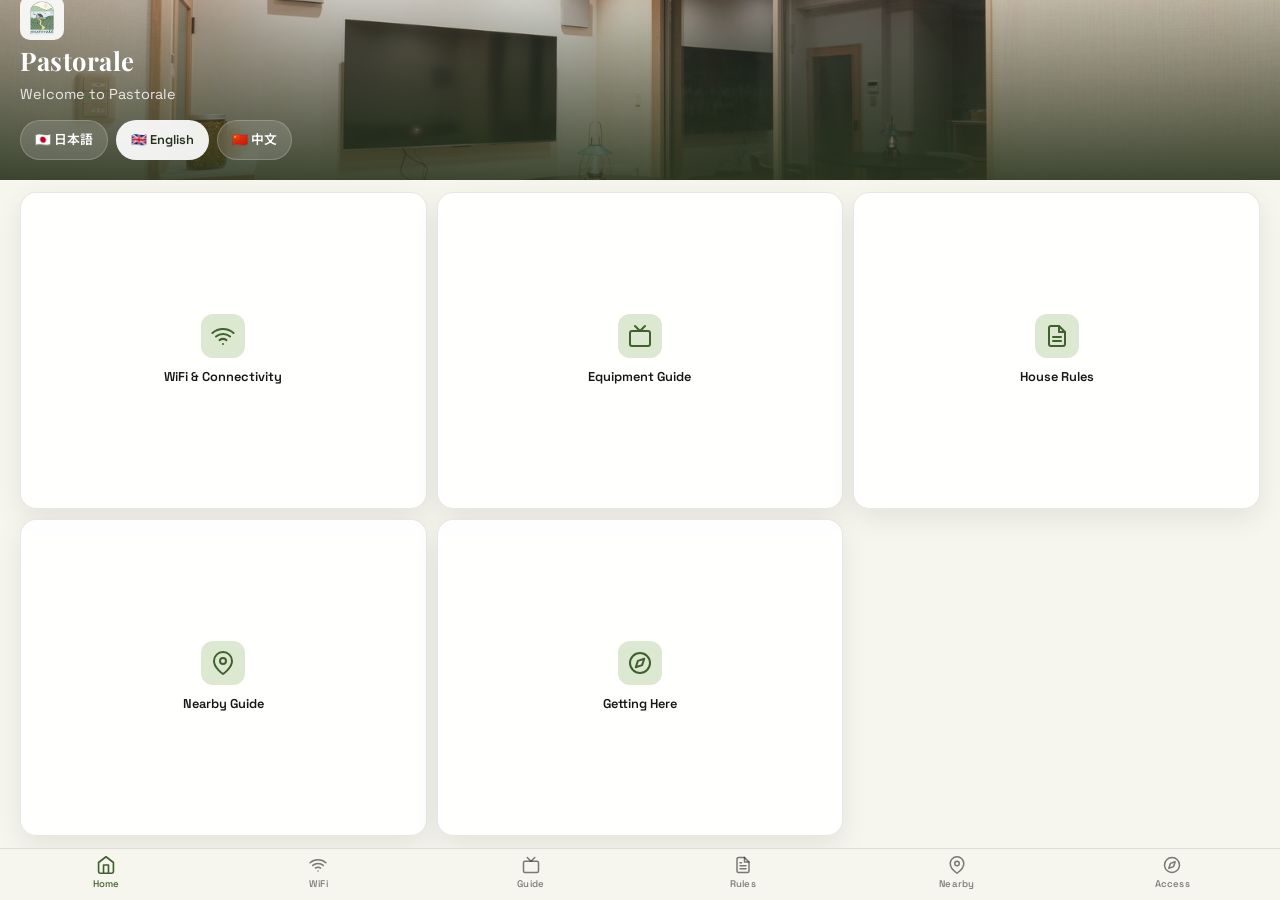
==== guide/index.html @ ba65c571 "Switch SW to Network First, add cache-busting query params" ====
<!DOCTYPE html>
<html lang="ja">
<head>
  <meta charset="UTF-8">
  <meta name="viewport" content="width=device-width, initial-scale=1.0, maximum-scale=1.0, user-scalable=no">
  <title>Pastorale Guest Guide</title>
  <meta name="description" content="Pastorale 貸別荘ゲストガイド — WiFi、設備案内、近隣情報">
  <!-- Android Chrome PWA -->
  <meta name="mobile-web-app-capable" content="yes">
  <!-- iOS fallback -->
  <meta name="apple-mobile-web-app-capable" content="yes">
  <meta name="apple-mobile-web-app-status-bar-style" content="black-translucent">
  <meta name="apple-mobile-web-app-title" content="Pastorale Guide">
  <meta name="theme-color" content="#24311c">

  <link rel="manifest" href="manifest.json">
  <link rel="icon" href="../images/%E3%83%AD%E3%82%B4%20(1).png" type="image/png">
  <link rel="apple-touch-icon" href="icons/icon-192.png">

  <link rel="preconnect" href="https://fonts.googleapis.com">
  <link rel="preconnect" href="https://fonts.gstatic.com" crossorigin>
  <link href="https://fonts.googleapis.com/css2?family=Playfair+Display:wght@600;700&family=Space+Grotesk:wght@400;500;600;700&family=Noto+Sans+JP:wght@400;500;700&display=swap" rel="stylesheet">
  <link rel="stylesheet" href="styles.css?v=9">
</head>

<body>
  <!-- ── タブナビゲーション ── -->
  <nav class="tab-nav" id="tabNav">
    <button class="tab-nav__btn active" data-section="home" aria-label="ホーム">
      <svg width="24" height="24" viewBox="0 0 24 24" fill="none" stroke="currentColor" stroke-width="2" stroke-linecap="round" stroke-linejoin="round"><path d="M3 9l9-7 9 7v11a2 2 0 0 1-2 2H5a2 2 0 0 1-2-2z"/><polyline points="9 22 9 12 15 12 15 22"/></svg>
      <span data-i18n="nav.home">ホーム</span>
    </button>
    <button class="tab-nav__btn" data-section="wifi" aria-label="WiFi">
      <svg width="24" height="24" viewBox="0 0 24 24" fill="none" stroke="currentColor" stroke-width="2" stroke-linecap="round" stroke-linejoin="round"><path d="M5 12.55a11 11 0 0 1 14.08 0"/><path d="M1.42 9a16 16 0 0 1 21.16 0"/><path d="M8.53 16.11a6 6 0 0 1 6.95 0"/><line x1="12" y1="20" x2="12.01" y2="20"/></svg>
      <span data-i18n="nav.wifi">WiFi</span>
    </button>
    <button class="tab-nav__btn" data-section="equipment" aria-label="設備ガイド">
      <svg width="24" height="24" viewBox="0 0 24 24" fill="none" stroke="currentColor" stroke-width="2" stroke-linecap="round" stroke-linejoin="round"><rect x="2" y="7" width="20" height="15" rx="2" ry="2"/><polyline points="17 2 12 7 7 2"/></svg>
      <span data-i18n="nav.equipment">設備</span>
    </button>
    <button class="tab-nav__btn" data-section="rules" aria-label="ハウスルール">
      <svg width="24" height="24" viewBox="0 0 24 24" fill="none" stroke="currentColor" stroke-width="2" stroke-linecap="round" stroke-linejoin="round"><path d="M14 2H6a2 2 0 0 0-2 2v16a2 2 0 0 0 2 2h12a2 2 0 0 0 2-2V8z"/><polyline points="14 2 14 8 20 8"/><line x1="16" y1="13" x2="8" y2="13"/><line x1="16" y1="17" x2="8" y2="17"/><polyline points="10 9 9 9 8 9"/></svg>
      <span data-i18n="nav.rules">ルール</span>
    </button>
    <button class="tab-nav__btn" data-section="nearby" aria-label="近隣ガイド">
      <svg width="24" height="24" viewBox="0 0 24 24" fill="none" stroke="currentColor" stroke-width="2" stroke-linecap="round" stroke-linejoin="round"><path d="M21 10c0 7-9 13-9 13s-9-6-9-13a9 9 0 0 1 18 0z"/><circle cx="12" cy="10" r="3"/></svg>
      <span data-i18n="nav.nearby">周辺</span>
    </button>
    <button class="tab-nav__btn" data-section="access" aria-label="交通アクセス">
      <svg width="24" height="24" viewBox="0 0 24 24" fill="none" stroke="currentColor" stroke-width="2" stroke-linecap="round" stroke-linejoin="round"><circle cx="12" cy="12" r="10"/><polygon points="16.24 7.76 14.12 14.12 7.76 16.24 9.88 9.88 16.24 7.76"/></svg>
      <span data-i18n="nav.access">アクセス</span>
    </button>
  </nav>

  <!-- ── メインコンテンツ ── -->
  <main class="main">

    <!-- ====== ホーム ====== -->
    <section class="section active" id="home">
      <div class="home-hero" style="background-image: url('../images/interior-evening.jpg')">
        <div class="home-hero__overlay">
          <img class="home-hero__logo" src="../images/%E3%83%AD%E3%82%B4%20(1).png" alt="Pastorale" width="80" height="80">
          <h1 class="home-hero__title">Pastorale</h1>
          <p class="home-hero__subtitle" data-i18n="home.welcome">ようこそ Pastorale へ</p>
          <div class="lang-switch">
            <button class="lang-btn active" data-lang="ja">🇯🇵 日本語</button>
            <button class="lang-btn" data-lang="en">🇬🇧 English</button>
            <button class="lang-btn" data-lang="zh">🇨🇳 中文</button>
          </div>
        </div>
      </div>
      <div class="home-grid">
        <button class="home-card" data-goto="wifi">
          <div class="home-card__icon">
            <svg width="32" height="32" viewBox="0 0 24 24" fill="none" stroke="currentColor" stroke-width="2" stroke-linecap="round" stroke-linejoin="round"><path d="M5 12.55a11 11 0 0 1 14.08 0"/><path d="M1.42 9a16 16 0 0 1 21.16 0"/><path d="M8.53 16.11a6 6 0 0 1 6.95 0"/><line x1="12" y1="20" x2="12.01" y2="20"/></svg>
          </div>
          <span class="home-card__label" data-i18n="home.card.wifi">WiFi・接続情報</span>
        </button>
        <button class="home-card" data-goto="equipment">
          <div class="home-card__icon">
            <svg width="32" height="32" viewBox="0 0 24 24" fill="none" stroke="currentColor" stroke-width="2" stroke-linecap="round" stroke-linejoin="round"><rect x="2" y="7" width="20" height="15" rx="2" ry="2"/><polyline points="17 2 12 7 7 2"/></svg>
          </div>
          <span class="home-card__label" data-i18n="home.card.equipment">設備の使い方</span>
        </button>
        <button class="home-card" data-goto="rules">
          <div class="home-card__icon">
            <svg width="32" height="32" viewBox="0 0 24 24" fill="none" stroke="currentColor" stroke-width="2" stroke-linecap="round" stroke-linejoin="round"><path d="M14 2H6a2 2 0 0 0-2 2v16a2 2 0 0 0 2 2h12a2 2 0 0 0 2-2V8z"/><polyline points="14 2 14 8 20 8"/><line x1="16" y1="13" x2="8" y2="13"/><line x1="16" y1="17" x2="8" y2="17"/></svg>
          </div>
          <span class="home-card__label" data-i18n="home.card.rules">ハウスルール</span>
        </button>
        <button class="home-card" data-goto="nearby">
          <div class="home-card__icon">
            <svg width="32" height="32" viewBox="0 0 24 24" fill="none" stroke="currentColor" stroke-width="2" stroke-linecap="round" stroke-linejoin="round"><path d="M21 10c0 7-9 13-9 13s-9-6-9-13a9 9 0 0 1 18 0z"/><circle cx="12" cy="10" r="3"/></svg>
          </div>
          <span class="home-card__label" data-i18n="home.card.nearby">近隣ガイド</span>
        </button>
        <button class="home-card" data-goto="access">
          <div class="home-card__icon">
            <svg width="32" height="32" viewBox="0 0 24 24" fill="none" stroke="currentColor" stroke-width="2" stroke-linecap="round" stroke-linejoin="round"><circle cx="12" cy="12" r="10"/><polygon points="16.24 7.76 14.12 14.12 7.76 16.24 9.88 9.88 16.24 7.76"/></svg>
          </div>
          <span class="home-card__label" data-i18n="home.card.access">交通アクセス</span>
        </button>
      </div>
    </section>

    <!-- ====== WiFi・接続情報 ====== -->
    <section class="section" id="wifi">
      <div class="section__header">
        <h2 data-i18n="wifi.title">WiFi・接続情報</h2>
      </div>
      <div class="content-wrap">
        <p class="wifi-scan-hint" data-i18n="wifi.qr.hint">カメラでQRコードを読み取ると自動接続できます</p>

        <div class="wifi-bands">
          <!-- 5GHz (recommended) -->
          <div class="info-card info-card--accent wifi-band-card">
            <div class="wifi-band-card__badge wifi-band-card__badge--recommended" data-i18n="wifi.5ghz.badge">おすすめ</div>
            <h3>5GHz</h3>
            <p class="wifi-band-card__desc" data-i18n="wifi.5ghz.desc">高速・動画視聴に最適</p>
            <div class="wifi-detail">
              <div class="wifi-detail__row">
                <span class="wifi-detail__label">SSID</span>
                <div class="wifi-detail__value-wrap">
                  <span class="wifi-detail__value" id="wifi5gSSID">Pastorale_5GHz</span>
                  <button class="copy-btn" data-copy="wifi5gSSID" aria-label="5GHz SSIDをコピー">
                    <svg width="18" height="18" viewBox="0 0 24 24" fill="none" stroke="currentColor" stroke-width="2"><rect x="9" y="9" width="13" height="13" rx="2" ry="2"/><path d="M5 15H4a2 2 0 0 1-2-2V4a2 2 0 0 1 2-2h9a2 2 0 0 1 2 2v1"/></svg>
                  </button>
                </div>
              </div>
              <div class="wifi-detail__row">
                <span class="wifi-detail__label" data-i18n="wifi.password">パスワード</span>
                <div class="wifi-detail__value-wrap">
                  <span class="wifi-detail__value" id="wifi5gPassword">pastorale54208</span>
                  <button class="copy-btn" data-copy="wifi5gPassword" aria-label="5GHz パスワードをコピー">
                    <svg width="18" height="18" viewBox="0 0 24 24" fill="none" stroke="currentColor" stroke-width="2"><rect x="9" y="9" width="13" height="13" rx="2" ry="2"/><path d="M5 15H4a2 2 0 0 1-2-2V4a2 2 0 0 1 2-2h9a2 2 0 0 1 2 2v1"/></svg>
                  </button>
                </div>
              </div>
            </div>
            <div class="wifi-qr">
              <img src="../images/Pastorale_5GHz.png" alt="5GHz WiFi QRコード" width="150" height="150">
            </div>
          </div>

          <!-- 2.4GHz -->
          <div class="info-card wifi-band-card">
            <h3>2.4GHz</h3>
            <p class="wifi-band-card__desc" data-i18n="wifi.24ghz.desc">安定接続・広範囲</p>
            <div class="wifi-detail">
              <div class="wifi-detail__row">
                <span class="wifi-detail__label">SSID</span>
                <div class="wifi-detail__value-wrap">
                  <span class="wifi-detail__value" id="wifi24gSSID">Pastorale_2.4GHz</span>
                  <button class="copy-btn" data-copy="wifi24gSSID" aria-label="2.4GHz SSIDをコピー">
                    <svg width="18" height="18" viewBox="0 0 24 24" fill="none" stroke="currentColor" stroke-width="2"><rect x="9" y="9" width="13" height="13" rx="2" ry="2"/><path d="M5 15H4a2 2 0 0 1-2-2V4a2 2 0 0 1 2-2h9a2 2 0 0 1 2 2v1"/></svg>
                  </button>
                </div>
              </div>
              <div class="wifi-detail__row">
                <span class="wifi-detail__label" data-i18n="wifi.password">パスワード</span>
                <div class="wifi-detail__value-wrap">
                  <span class="wifi-detail__value" id="wifi24gPassword">pastorale54208</span>
                  <button class="copy-btn" data-copy="wifi24gPassword" aria-label="2.4GHz パスワードをコピー">
                    <svg width="18" height="18" viewBox="0 0 24 24" fill="none" stroke="currentColor" stroke-width="2"><rect x="9" y="9" width="13" height="13" rx="2" ry="2"/><path d="M5 15H4a2 2 0 0 1-2-2V4a2 2 0 0 1 2-2h9a2 2 0 0 1 2 2v1"/></svg>
                  </button>
                </div>
              </div>
            </div>
            <div class="wifi-qr">
              <img src="../images/Pastorale_2.4GHz.png" alt="2.4GHz WiFi QRコード" width="150" height="150">
            </div>
          </div>
        </div>

        <div class="info-card">
          <h3 data-i18n="wifi.streaming.title">ストリーミングサービス</h3>
          <p class="info-card__body" data-i18n="wifi.streaming.body">テレビにはNetflix、Amazon Prime Videoがインストールされています。ご自身のアカウントでログインしてお楽しみください。ご利用後はログアウトをお願いいたします。</p>
        </div>
      </div>
    </section>

    <!-- ====== 設備ガイド ====== -->
    <section class="section" id="equipment">
      <div class="section__header">
        <h2 data-i18n="equipment.title">設備の使い方</h2>
      </div>
      <div class="content-wrap">
        <div class="accordion-list">

          <details class="accordion" open>
            <summary class="accordion__header">
              <img class="accordion__thumb" src="../images/interior-evening.jpg" alt="シアター" loading="lazy" decoding="async">
              <div>
                <h3 data-i18n="equipment.theater.title">75インチシアター & 5.1chサラウンド</h3>
                <p class="accordion__sub" data-i18n="equipment.theater.sub">SONY BRAVIA + サラウンドスピーカー</p>
              </div>
            </summary>
            <div class="accordion__body">
              <ol data-i18n="equipment.theater.steps">
                <li>テレビのリモコンで電源をONにします</li>
                <li>サウンドバーは自動で連動します</li>
                <li>Netflixボタンまたはホーム画面からアプリを選択してください</li>
                <li>音量はリモコンの音量ボタンで調整できます</li>
              </ol>
            </div>
          </details>

          <details class="accordion">
            <summary class="accordion__header">
              <img class="accordion__thumb" src="../images/balmuda-cooking.jpg" alt="BALMUDA鉄板" loading="lazy" decoding="async">
              <div>
                <h3 data-i18n="equipment.teppan.title">BALMUDA The Plate Pro</h3>
                <p class="accordion__sub" data-i18n="equipment.teppan.sub">プロ仕様の鉄板プレート</p>
              </div>
            </summary>
            <div class="accordion__body">
              <ol data-i18n="equipment.teppan.steps">
                <li>プレートを本体にセットします</li>
                <li>電源プラグをコンセントに差し込みます</li>
                <li>ダイヤルで温度を調節して予熱します（約3分）</li>
                <li>お好みの食材を焼いてお楽しみください</li>
                <li>使用後はプレートが冷めてから濡れた布で拭いてください</li>
              </ol>
            </div>
          </details>

          <details class="accordion">
            <summary class="accordion__header">
              <img class="accordion__thumb" src="../images/coffee-brewing.jpg" alt="コーヒー" loading="lazy" decoding="async">
              <div>
                <h3 data-i18n="equipment.coffee.title">コーヒーグラインダー & ドリップ</h3>
                <p class="accordion__sub" data-i18n="equipment.coffee.sub">挽きたてコーヒーをお楽しみください</p>
              </div>
            </summary>
            <div class="accordion__body">
              <ol data-i18n="equipment.coffee.steps">
                <li>豆をグラインダーに入れ、お好みの粗さに挽きます</li>
                <li>フィルターをドリッパーにセットし、挽いた豆を入れます</li>
                <li>90℃前後のお湯を少量注ぎ、30秒蒸らします</li>
                <li>「の」の字を描くようにゆっくり注いでください</li>
              </ol>
            </div>
          </details>

          <details class="accordion">
            <summary class="accordion__header">
              <img class="accordion__thumb" src="../images/kitchen.jpg" alt="キッチン" loading="lazy" decoding="async">
              <div>
                <h3 data-i18n="equipment.kitchen.title">キッチン設備</h3>
                <p class="accordion__sub" data-i18n="equipment.kitchen.sub">IHコンロ、冷蔵庫、調理器具完備</p>
              </div>
            </summary>
            <div class="accordion__body">
              <p data-i18n="equipment.kitchen.body">キッチンにはIHコンロ、電子レンジ、冷蔵庫、トースター、基本的な調理器具・食器類が揃っています。調味料（塩・胡椒・油）もご用意しています。</p>
            </div>
          </details>

          <details class="accordion">
            <summary class="accordion__header">
              <img class="accordion__thumb" src="../images/deck-chairs.jpg" alt="ウッドデッキ" loading="lazy" decoding="async">
              <div>
                <h3 data-i18n="equipment.deck.title">ウッドデッキ</h3>
                <p class="accordion__sub" data-i18n="equipment.deck.sub">田園を一望するプライベートデッキ</p>
              </div>
            </summary>
            <div class="accordion__body">
              <p data-i18n="equipment.deck.body">デッキチェアとテーブルをご自由にお使いください。夜間は虫が入りやすいため、室内の照明を暗めにし、デッキのライトをご利用ください。</p>
            </div>
          </details>

          <details class="accordion">
            <summary class="accordion__header">
              <img class="accordion__thumb" src="../images/bathroom.jpg" alt="バスルーム" loading="lazy" decoding="async">
              <div>
                <h3 data-i18n="equipment.bath.title">バスルーム & アメニティ</h3>
                <p class="accordion__sub" data-i18n="equipment.bath.sub">タオル・シャンプー等完備</p>
              </div>
            </summary>
            <div class="accordion__body">
              <p data-i18n="equipment.bath.body">バスタオル、フェイスタオル、シャンプー、コンディショナー、ボディソープ、ドライヤーをご用意しています。追加のタオルは洗面台下の棚にございます。</p>
            </div>
          </details>
        </div>
      </div>
    </section>

    <!-- ====== ハウスルール ====== -->
    <section class="section" id="rules">
      <div class="section__header">
        <h2 data-i18n="rules.title">ハウスルール</h2>
      </div>
      <div class="content-wrap">
        <div class="info-card info-card--checkin">
          <div class="checkin-times">
            <div class="checkin-times__item">
              <span class="checkin-times__label" data-i18n="rules.checkin">チェックイン</span>
              <span class="checkin-times__time">15:00</span>
            </div>
            <div class="checkin-times__divider"></div>
            <div class="checkin-times__item">
              <span class="checkin-times__label" data-i18n="rules.checkout">チェックアウト</span>
              <span class="checkin-times__time">10:00</span>
            </div>
          </div>
        </div>

        <div class="rules-list">
          <div class="rule-item">
            <span class="rule-item__icon">🚭</span>
            <div>
              <h3 data-i18n="rules.nosmoking.title">禁煙</h3>
              <p data-i18n="rules.nosmoking.body">建物内・デッキを含む敷地内全面禁煙です</p>
            </div>
          </div>
          <div class="rule-item">
            <span class="rule-item__icon">🌙</span>
            <div>
              <h3 data-i18n="rules.quiet.title">夜間の静粛</h3>
              <p data-i18n="rules.quiet.body">22時以降はデッキでの会話・音量にご配慮ください</p>
            </div>
          </div>
          <div class="rule-item">
            <span class="rule-item__icon">🗑️</span>
            <div>
              <h3 data-i18n="rules.trash.title">ゴミの分別</h3>
              <p data-i18n="rules.trash.body">キッチンのゴミ箱に分別表示があります。燃えるゴミ・ビン・カン・ペットボトルに分けてください</p>
            </div>
          </div>
          <div class="rule-item">
            <span class="rule-item__icon">🔑</span>
            <div>
              <h3 data-i18n="rules.checkoutinfo.title">チェックアウト時のお願い</h3>
              <p data-i18n="rules.checkoutinfo.body">使用した食器は軽くすすいでシンクに置いてください。エアコン・照明のOFF、窓の施錠をお願いいたします</p>
            </div>
          </div>
          <div class="rule-item">
            <span class="rule-item__icon">🐾</span>
            <div>
              <h3 data-i18n="rules.pets.title">ペット不可</h3>
              <p data-i18n="rules.pets.body">ペットの同伴はご遠慮いただいております</p>
            </div>
          </div>
        </div>

      </div>
    </section>

    <!-- ====== 近隣ガイド ====== -->
    <section class="section" id="nearby">
      <div class="section__header">
        <h2 data-i18n="nearby.title">近隣ガイド</h2>
      </div>
      <div class="content-wrap">

        <h3 class="content-category" data-i18n="nearby.nature.title">🌊 琵琶湖・自然</h3>
        <div class="nearby-grid">
          <a class="nearby-card" href="https://maps.google.com/?q=35.3519,136.0258" target="_blank" rel="noopener noreferrer">
            <img class="nearby-card__img" src="../images/lake-view.jpg" alt="琵琶湖" loading="lazy" decoding="async">
            <div class="nearby-card__info">
              <h4 data-i18n="nearby.lake.title">琵琶湖畔</h4>
              <p data-i18n="nearby.lake.desc">当施設から徒歩約5分。散歩や夕焼け鑑賞に最適です</p>
              <span class="nearby-card__distance" data-i18n="nearby.lake.distance">🚶 徒歩5分</span>
            </div>
          </a>
          <a class="nearby-card" href="https://maps.google.com/?q=35.4336,135.9381" target="_blank" rel="noopener noreferrer">
            <img class="nearby-card__img" src="../images/lake-tree.jpg" alt="メタセコイア並木" loading="lazy" decoding="async">
            <div class="nearby-card__info">
              <h4 data-i18n="nearby.metasequoia.title">メタセコイア並木</h4>
              <p data-i18n="nearby.metasequoia.desc">約2.4kmの並木道。四季折々の美しい景色を楽しめます</p>
              <span class="nearby-card__distance" data-i18n="nearby.metasequoia.distance">🚗 車で約20分</span>
            </div>
          </a>
        </div>

        <h3 class="content-category" data-i18n="nearby.sightseeing.title">⛩️ 観光スポット</h3>
        <div class="nearby-grid">
          <a class="nearby-card" href="https://maps.google.com/?q=35.2942,135.9978" target="_blank" rel="noopener noreferrer">
            <div class="nearby-card__placeholder">⛩️</div>
            <div class="nearby-card__info">
              <h4 data-i18n="nearby.shirahige.title">白鬚神社</h4>
              <p data-i18n="nearby.shirahige.desc">湖中に浮かぶ鳥居が有名な神社。フォトスポットとしても人気</p>
              <span class="nearby-card__distance" data-i18n="nearby.shirahige.distance">🚗 車で約15分</span>
            </div>
          </a>
          <a class="nearby-card" href="https://maps.google.com/?q=35.3500,136.0300" target="_blank" rel="noopener noreferrer">
            <div class="nearby-card__placeholder">🌸</div>
            <div class="nearby-card__info">
              <h4 data-i18n="nearby.shinasahi.title">新旭花しょうぶ園</h4>
              <p data-i18n="nearby.shinasahi.desc">6月には約200種20万本の花菖蒲が咲き誇ります</p>
              <span class="nearby-card__distance" data-i18n="nearby.shinasahi.distance">🚗 車で約5分</span>
            </div>
          </a>
        </div>

        <h3 class="content-category" data-i18n="nearby.shopping.title">🛒 買い出し・食事</h3>
        <div class="nearby-grid">
          <a class="nearby-card" href="https://maps.google.com/?q=新旭+スーパー" target="_blank" rel="noopener noreferrer">
            <div class="nearby-card__placeholder">🛒</div>
            <div class="nearby-card__info">
              <h4 data-i18n="nearby.super.title">スーパー（平和堂）</h4>
              <p data-i18n="nearby.super.desc">食材・飲料の買い出しに便利です</p>
              <span class="nearby-card__distance" data-i18n="nearby.super.distance">🚗 車で約5分</span>
            </div>
          </a>
          <a class="nearby-card" href="https://maps.google.com/?q=新旭+コンビニ" target="_blank" rel="noopener noreferrer">
            <div class="nearby-card__placeholder">🏪</div>
            <div class="nearby-card__info">
              <h4 data-i18n="nearby.convenience.title">コンビニ</h4>
              <p data-i18n="nearby.convenience.desc">最寄りのコンビニエンスストア</p>
              <span class="nearby-card__distance" data-i18n="nearby.convenience.distance">🚗 車で約3分</span>
            </div>
          </a>
        </div>

        <h3 class="content-category" data-i18n="nearby.onsen.title">♨️ 温泉</h3>
        <div class="nearby-grid">
          <a class="nearby-card" href="https://maps.google.com/?q=高島市+日帰り温泉" target="_blank" rel="noopener noreferrer">
            <div class="nearby-card__placeholder">♨️</div>
            <div class="nearby-card__info">
              <h4 data-i18n="nearby.onsen.name">くつき温泉 てんくう</h4>
              <p data-i18n="nearby.onsen.desc">自然に囲まれた日帰り温泉施設</p>
              <span class="nearby-card__distance" data-i18n="nearby.onsen.distance">🚗 車で約25分</span>
            </div>
          </a>
        </div>
      </div>
    </section>

    <!-- ====== 交通アクセス ====== -->
    <section class="section" id="access">
      <div class="section__header">
        <h2 data-i18n="access.title">交通アクセス</h2>
      </div>
      <div class="content-wrap">

        <div class="info-card">
          <h3 data-i18n="access.address.title">所在地</h3>
          <p class="access-address">〒520-1503<br>滋賀県高島市新旭町深溝471-22</p>
          <a class="btn btn--outline" href="https://maps.google.com/?q=35.3519,136.0258" target="_blank" rel="noopener noreferrer" data-i18n="access.map.open">Google Mapsで開く →</a>
        </div>

        <div class="info-card">
          <h3 data-i18n="access.car.title">🚗 お車でお越しの場合</h3>
          <ul data-i18n="access.car.list">
            <li>大阪から：名神高速 → 京都東IC → 湖西道路 → 約90分</li>
            <li>京都から：湖西道路経由 → 約60分</li>
            <li>駐車場：敷地内に2台分あり（無料）</li>
          </ul>
        </div>

        <div class="info-card">
          <h3 data-i18n="access.train.title">🚃 電車でお越しの場合</h3>
          <ul data-i18n="access.train.list">
            <li>JR湖西線「新旭駅」下車</li>
            <li>駅からタクシーで約10分</li>
            <li>大阪駅から新旭駅まで約90分（JR新快速→近江今津乗換）</li>
          </ul>
        </div>

        <div class="info-card">
          <h3 data-i18n="access.taxi.title">🚕 タクシー</h3>
          <div class="emergency-list">
            <a class="emergency-item" href="tel:0740-22-0106">
              <span class="emergency-item__label" data-i18n="access.taxi.company1">高島タクシー</span>
              <span class="emergency-item__number">0740-22-0106</span>
            </a>
          </div>
        </div>

        <div class="map-embed">
          <iframe
            src="https://www.google.com/maps/embed?pb=!1m18!1m12!1m3!1d3000!2d136.0258!3d35.3519!2m3!1f0!2f0!3f0!3m2!1i1024!2i768!4f13.1!3m3!1m2!1s0x0%3A0x0!2zMzXCsDIxJzA3LjAiTiAxMzbCsDAxJzMyLjkiRQ!5e0!3m2!1sja!2sjp!4v1"
            width="100%" height="350" style="border:0; border-radius: var(--radius);" allowfullscreen="" loading="lazy" referrerpolicy="no-referrer-when-downgrade">
          </iframe>
        </div>
      </div>
    </section>

  </main>

  <script src="app.js?v=9"></script>
</body>
</html>
---- guide/styles.css ----
/* ============================================
   Pastorale Guest Guide – Tablet-Optimized PWA
   Target: NEC LAVIE Tab E TE08D1 (8" 1920×1200)
   CSS logical width: ~600px (portrait) / ~960px (landscape)
   ============================================ */

:root {
  --bg: #f6f5ee;
  --surface: rgba(255, 255, 255, 0.92);
  --surface-2: rgba(255, 255, 255, 0.72);
  --ink: #141812;
  --muted: rgba(20, 24, 18, 0.72);
  --muted-2: rgba(20, 24, 18, 0.56);
  --line: rgba(20, 24, 18, 0.10);

  --brand-800: #24311c;
  --brand-700: #304020;
  --brand-600: #406030;
  --brand-400: #709070;
  --brand-200: #b0c0a0;
  --brand-100: #dde8d0;

  --shadow: 0 18px 55px rgba(20, 24, 18, 0.12);
  --shadow-soft: 0 10px 28px rgba(20, 24, 18, 0.08);
  --shadow-hover: 0 22px 60px rgba(20, 24, 18, 0.16);
  --accent: var(--brand-600);

  --radius: 16px;
  --radius-sm: 10px;

  --nav-height: 64px;
}

/* === Reset === */
*, *::before, *::after { box-sizing: border-box; }

body {
  margin: 0;
  background: var(--bg);
  color: var(--ink);
  font-family: "Space Grotesk", "Noto Sans JP", system-ui, sans-serif;
  line-height: 1.7;
  -webkit-font-smoothing: antialiased;
  text-rendering: optimizeLegibility;
  overflow: hidden;
  height: 100dvh;
  height: 100svh;
  /* Prevent pull-to-refresh and overscroll */
  overscroll-behavior: none;
}

img { max-width: 100%; display: block; }
a { color: inherit; text-decoration: none; }
button { cursor: pointer; border: none; background: none; font: inherit; color: inherit; }
a:focus-visible, button:focus-visible {
  outline: 3px solid rgba(176, 192, 160, 0.85);
  outline-offset: 3px;
}

h1, h2, h3, h4 {
  font-family: "Playfair Display", "Noto Sans JP", serif;
  font-weight: 700;
  margin: 0;
}
h1 { font-size: clamp(1.6rem, 3.5vw, 2.4rem); line-height: 1.15; }
h2 { font-size: clamp(1.35rem, 2.5vw, 1.8rem); line-height: 1.2; }
h3 { font-size: 1.05rem; line-height: 1.3; }
h4 { font-size: 0.95rem; line-height: 1.3; }
p { margin: 0; }
ul, ol { margin: 0.5em 0; padding-left: 1.5em; }
li { margin-bottom: 0.4em; }

/* ─── Tab Navigation (bottom bar) ─── */
.tab-nav {
  position: fixed;
  bottom: 0; left: 0; right: 0;
  z-index: 100;
  display: flex;
  align-items: center;
  justify-content: space-around;
  height: var(--nav-height);
  background: rgba(246, 245, 238, 0.85);
  backdrop-filter: blur(20px);
  -webkit-backdrop-filter: blur(20px);
  border-top: 1px solid var(--line);
  padding-bottom: env(safe-area-inset-bottom, 0px);
}

.tab-nav__btn {
  display: flex;
  flex-direction: column;
  align-items: center;
  gap: 2px;
  padding: 6px 8px;
  min-width: 48px;
  min-height: 44px;
  border-radius: var(--radius-sm);
  transition: color 0.2s, background 0.2s;
  color: var(--muted-2);
  font-size: 0.65rem;
  font-weight: 500;
  letter-spacing: 0.02em;
}

.tab-nav__btn svg {
  width: 20px; height: 20px;
  transition: transform 0.2s;
}

.tab-nav__btn.active {
  color: var(--brand-600);
}

.tab-nav__btn.active svg {
  transform: scale(1.1);
}

.tab-nav__btn:hover {
  background: rgba(20, 24, 18, 0.04);
}

/* ─── Main layout ─── */
.main {
  height: calc(100dvh - var(--nav-height));
  height: calc(100svh - var(--nav-height));
  overflow: hidden;
  position: relative;
}

.section {
  position: absolute;
  top: 0; left: 0; right: 0; bottom: 0;
  overflow-y: auto;
  -webkit-overflow-scrolling: touch;
  opacity: 0;
  pointer-events: none;
  transition: opacity 0.35s ease;
  padding-bottom: 40px;
}

#home {
  display: flex;
  flex-direction: column;
  overflow: hidden;
  padding-bottom: 0;
}

.section.active {
  opacity: 1;
  pointer-events: auto;
}

.section__header {
  padding: 20px 20px 10px;
}

.content-wrap {
  padding: 0 20px 30px;
  max-width: 960px;
}

/* ─── Home Hero ─── */
.home-hero {
  position: relative;
  min-height: 160px;
  flex: 0 0 auto;
  background-size: cover;
  background-position: center;
  display: flex;
  align-items: flex-end;
}

.home-hero__overlay {
  width: 100%;
  padding: 32px 20px 20px;
  background: linear-gradient(transparent, rgba(36, 49, 28, 0.85));
  display: flex;
  flex-direction: column;
  gap: 6px;
}

.home-hero__logo {
  width: 44px; height: 44px;
  border-radius: 10px;
  object-fit: contain;
  background: rgba(255,255,255,0.9);
  padding: 5px;
}

.home-hero__title {
  color: #fff;
  font-size: 1.6rem;
  letter-spacing: 0.02em;
}

.home-hero__subtitle {
  color: rgba(255,255,255,0.85);
  font-size: 0.9rem;
}

/* Language switch */
.lang-switch {
  display: flex;
  gap: 8px;
  margin-top: 8px;
}

.lang-btn {
  padding: 7px 14px;
  border-radius: 100px;
  font-size: 0.8rem;
  font-weight: 600;
  background: rgba(255,255,255,0.15);
  color: #fff;
  backdrop-filter: blur(8px);
  -webkit-backdrop-filter: blur(8px);
  border: 1px solid rgba(255,255,255,0.2);
  transition: background 0.2s, border-color 0.2s;
  min-height: 40px;
  display: flex;
  align-items: center;
}

.lang-btn.active {
  background: rgba(255,255,255,0.92);
  color: var(--brand-800);
  border-color: transparent;
}

.lang-btn:hover:not(.active) {
  background: rgba(255,255,255,0.25);
}

/* ─── Home grid (navigation cards) ─── */
.home-grid {
  display: grid;
  grid-template-columns: repeat(3, 1fr);
  grid-template-rows: 1fr 1fr;
  gap: 10px;
  padding: 12px 20px;
  flex: 1 1 0;
  min-height: 0;
}

.home-card {
  display: flex;
  flex-direction: column;
  align-items: center;
  justify-content: center;
  gap: 8px;
  padding: 16px 10px;
  background: var(--surface);
  border: 1px solid var(--line);
  border-radius: var(--radius);
  box-shadow: var(--shadow-soft);
  transition: box-shadow 0.2s, transform 0.15s;
  min-height: 0;
  text-decoration: none;
  color: inherit;
}

.home-card:hover, .home-card:active {
  box-shadow: var(--shadow-hover);
  transform: translateY(-2px);
}

.home-card__icon {
  width: 44px; height: 44px;
  display: flex;
  align-items: center;
  justify-content: center;
  background: var(--brand-100);
  border-radius: 12px;
  color: var(--brand-600);
}

.home-card__icon svg {
  width: 24px; height: 24px;
}

.home-card__label {
  font-size: 0.8rem;
  font-weight: 600;
  text-align: center;
}

.home-card--emergency {
  background: rgba(220, 60, 60, 0.06);
  border-color: rgba(220, 60, 60, 0.2);
}

.home-card--emergency .home-card__icon {
  background: rgba(220, 60, 60, 0.12);
  color: #dc3c3c;
}

/* ─── Info cards ─── */
.info-card {
  background: var(--surface);
  border: 1px solid var(--line);
  border-radius: var(--radius);
  padding: 20px;
  margin-bottom: 14px;
  box-shadow: var(--shadow-soft);
}

.info-card h3 {
  margin-bottom: 12px;
}

.info-card__body {
  color: var(--muted);
  line-height: 1.8;
}

.info-card--accent {
  border-left: 4px solid var(--brand-600);
}

.info-card--emergency {
  border-left: 4px solid #dc3c3c;
}

.info-card--checkin {
  background: var(--brand-800);
  color: #fff;
  border: none;
}

.wifi-scan-hint {
  text-align: center;
  font-size: 0.85rem;
  color: var(--muted-2);
  margin-bottom: 16px;
}

/* ─── WiFi dual-band layout ─── */
.wifi-bands {
  display: grid;
  grid-template-columns: repeat(2, 1fr);
  gap: 14px;
  margin-bottom: 14px;
}

.wifi-band-card {
  position: relative;
}

.wifi-band-card__badge {
  display: inline-block;
  font-size: 0.7rem;
  font-weight: 700;
  padding: 3px 10px;
  border-radius: 100px;
  background: var(--brand-100);
  color: var(--brand-700);
  margin-bottom: 8px;
}

.wifi-band-card__badge--recommended {
  background: var(--brand-600);
  color: #fff;
}

.wifi-band-card__desc {
  color: var(--muted-2);
  font-size: 0.8rem;
  margin-bottom: 12px;
}

/* ─── WiFi detail ─── */
.wifi-detail {
  margin-bottom: 24px;
}

.wifi-detail__row {
  display: flex;
  align-items: center;
  justify-content: space-between;
  padding: 16px 0;
  border-bottom: 1px solid var(--line);
}

.wifi-detail__row:last-child {
  border-bottom: none;
}

.wifi-detail__label {
  font-weight: 600;
  font-size: 0.9rem;
  color: var(--muted);
  min-width: 120px;
}

.wifi-detail__value-wrap {
  display: flex;
  align-items: center;
  gap: 12px;
}

.wifi-detail__value {
  font-size: 1.1rem;
  font-weight: 700;
  font-family: "Space Grotesk", monospace;
  letter-spacing: 0.04em;
}

.copy-btn {
  width: 44px; height: 44px;
  display: flex;
  align-items: center;
  justify-content: center;
  border-radius: 12px;
  background: var(--brand-100);
  color: var(--brand-600);
  transition: background 0.2s, transform 0.15s;
}

.copy-btn:active {
  transform: scale(0.92);
}

.copy-btn.copied {
  background: var(--brand-600);
  color: #fff;
}

.wifi-qr {
  display: flex;
  justify-content: center;
  padding: 12px;
  background: #fff;
  border-radius: var(--radius-sm);
  margin-top: 12px;
}

.wifi-qr img {
  width: 130px; height: 130px;
  object-fit: contain;
}

/* ─── Check-in/out times ─── */
.checkin-times {
  display: flex;
  align-items: center;
  justify-content: center;
  gap: 40px;
}

.checkin-times__item {
  display: flex;
  flex-direction: column;
  align-items: center;
  gap: 6px;
}

.checkin-times__label {
  font-size: 0.85rem;
  opacity: 0.8;
  font-weight: 500;
}

.checkin-times__time {
  font-size: 2rem;
  font-weight: 700;
  font-family: "Playfair Display", serif;
}

.checkin-times__divider {
  width: 1px;
  height: 60px;
  background: rgba(255,255,255,0.3);
}

/* ─── Rules list ─── */
.rules-list {
  display: flex;
  flex-direction: column;
  gap: 4px;
  margin-bottom: 20px;
}

.rule-item {
  display: flex;
  align-items: flex-start;
  gap: 12px;
  padding: 14px 16px;
  background: var(--surface);
  border: 1px solid var(--line);
  border-radius: var(--radius-sm);
}

.rule-item__icon {
  font-size: 1.3rem;
  flex-shrink: 0;
  width: 40px; height: 40px;
  display: flex;
  align-items: center;
  justify-content: center;
  background: var(--brand-100);
  border-radius: 10px;
}

.rule-item h3 {
  margin-bottom: 4px;
}

.rule-item p {
  color: var(--muted);
  font-size: 0.9rem;
}

/* ─── Emergency list ─── */
.emergency-list {
  display: flex;
  flex-direction: column;
  gap: 8px;
}

.emergency-item {
  display: flex;
  justify-content: space-between;
  align-items: center;
  padding: 16px 20px;
  background: rgba(0,0,0,0.03);
  border-radius: var(--radius-sm);
  min-height: 56px;
  transition: background 0.2s;
}

.emergency-item:hover {
  background: rgba(0,0,0,0.06);
}

.info-card--emergency .emergency-item {
  background: rgba(220, 60, 60, 0.06);
}

.emergency-item__label {
  font-weight: 500;
  font-size: 0.95rem;
}

.emergency-item__number {
  font-size: 1.15rem;
  font-weight: 700;
  font-family: "Space Grotesk", monospace;
}

/* ─── Accordion (Equipment) ─── */
.accordion-list {
  display: flex;
  flex-direction: column;
  gap: 12px;
}

.accordion {
  background: var(--surface);
  border: 1px solid var(--line);
  border-radius: var(--radius);
  overflow: hidden;
  box-shadow: var(--shadow-soft);
}

.accordion__header {
  display: flex;
  align-items: center;
  gap: 16px;
  padding: 16px 20px;
  cursor: pointer;
  list-style: none;
  min-height: 80px;
}

.accordion__header::-webkit-details-marker { display: none; }

.accordion__header::after {
  content: '';
  width: 10px; height: 10px;
  border-right: 2px solid var(--muted-2);
  border-bottom: 2px solid var(--muted-2);
  transform: rotate(45deg);
  transition: transform 0.25s;
  margin-left: auto;
  flex-shrink: 0;
}

.accordion[open] > .accordion__header::after {
  transform: rotate(-135deg);
}

.accordion__thumb {
  width: 52px; height: 52px;
  border-radius: 10px;
  object-fit: cover;
  flex-shrink: 0;
}

.accordion__sub {
  color: var(--muted-2);
  font-size: 0.85rem;
  margin-top: 2px;
}

.accordion__body {
  padding: 0 16px 20px 80px;
  color: var(--muted);
  line-height: 1.7;
  font-size: 0.9rem;
}

/* ─── Nearby ─── */
.content-category {
  margin: 28px 0 16px;
  font-size: 1.1rem;
  font-family: "Space Grotesk", "Noto Sans JP", sans-serif;
  font-weight: 600;
}

.content-category:first-child {
  margin-top: 0;
}

.nearby-grid {
  display: grid;
  grid-template-columns: repeat(2, 1fr);
  gap: 16px;
}

.nearby-card {
  display: flex;
  flex-direction: column;
  background: var(--surface);
  border: 1px solid var(--line);
  border-radius: var(--radius);
  overflow: hidden;
  box-shadow: var(--shadow-soft);
  transition: box-shadow 0.2s, transform 0.15s;
  text-decoration: none;
  color: inherit;
}

.nearby-card:hover {
  box-shadow: var(--shadow-hover);
  transform: translateY(-2px);
}

.nearby-card__img {
  width: 100%;
  height: 110px;
  object-fit: cover;
}

.nearby-card__placeholder {
  width: 100%;
  height: 80px;
  display: flex;
  align-items: center;
  justify-content: center;
  font-size: 2rem;
  background: var(--brand-100);
}

.nearby-card__info {
  padding: 12px;
}

.nearby-card__info h4 {
  margin-bottom: 6px;
}

.nearby-card__info p {
  color: var(--muted);
  font-size: 0.85rem;
  line-height: 1.5;
  margin-bottom: 8px;
}

.nearby-card__distance {
  font-size: 0.8rem;
  font-weight: 600;
  color: var(--brand-600);
}

/* ─── Access ─── */
.access-address {
  font-size: 1.1rem;
  line-height: 1.8;
  margin-bottom: 16px;
}

.map-embed {
  margin-top: 20px;
  border-radius: var(--radius);
  overflow: hidden;
  border: 1px solid var(--line);
}

/* ─── Buttons ─── */
.btn {
  display: inline-flex;
  align-items: center;
  justify-content: center;
  padding: 12px 24px;
  border-radius: 100px;
  font-weight: 600;
  font-size: 0.95rem;
  transition: background 0.2s, transform 0.15s;
  min-height: 48px;
  text-decoration: none;
}

.btn--outline {
  border: 2px solid var(--brand-600);
  color: var(--brand-600);
}

.btn--outline:hover {
  background: var(--brand-100);
}

/* ─── Responsive: smaller portrait (under 480px logical width) ─── */
@media (max-width: 480px) {
  .home-grid {
    grid-template-columns: repeat(2, 1fr);
    gap: 8px;
    padding: 12px 14px;
  }

  .home-card { padding: 14px 8px; min-height: 90px; }
  .home-card__icon { width: 36px; height: 36px; }
  .home-card__label { font-size: 0.75rem; }

  .home-hero { height: 180px; }
  .home-hero__overlay { padding: 16px; }

  .section__header { padding: 16px 14px 8px; }
  .content-wrap { padding: 0 14px 24px; }

  .nearby-grid { grid-template-columns: 1fr; }
  .wifi-bands { grid-template-columns: 1fr; }

  .accordion__body { padding-left: 16px; }

  .tab-nav__btn { font-size: 0.6rem; min-width: 44px; padding: 5px 6px; }
  .tab-nav__btn svg { width: 18px; height: 18px; }
}

/* ─── Landscape optimization (8" tablet: ~960×552 logical) ─── */
@media (orientation: landscape) {
  :root { --nav-height: 52px; }
  .home-hero { height: 180px; }
  .home-grid { grid-template-columns: repeat(3, 1fr); gap: 10px; }
  .home-card { min-height: 90px; padding: 14px 10px; }
  .tab-nav__btn svg { width: 18px; height: 18px; }
  .tab-nav__btn span { font-size: 0.6rem; }
  .nearby-grid { grid-template-columns: repeat(2, 1fr); }
  .section__header { padding: 16px 24px 8px; }
  .content-wrap { padding: 0 24px 24px; }
}

/* ─── Standalone mode (PWA on Android) ─── */
@media (display-mode: standalone) {
  body {
    position: fixed;
    width: 100%;
  }
  /* Android Chrome hides status bar in standalone; no extra padding needed */
}

/* ─── Print ─── */
@media print {
  .tab-nav { display: none; }
  .section { position: static; opacity: 1; pointer-events: auto; overflow: visible; }
  .main { height: auto; overflow: visible; }
  body { overflow: auto; height: auto; }
}
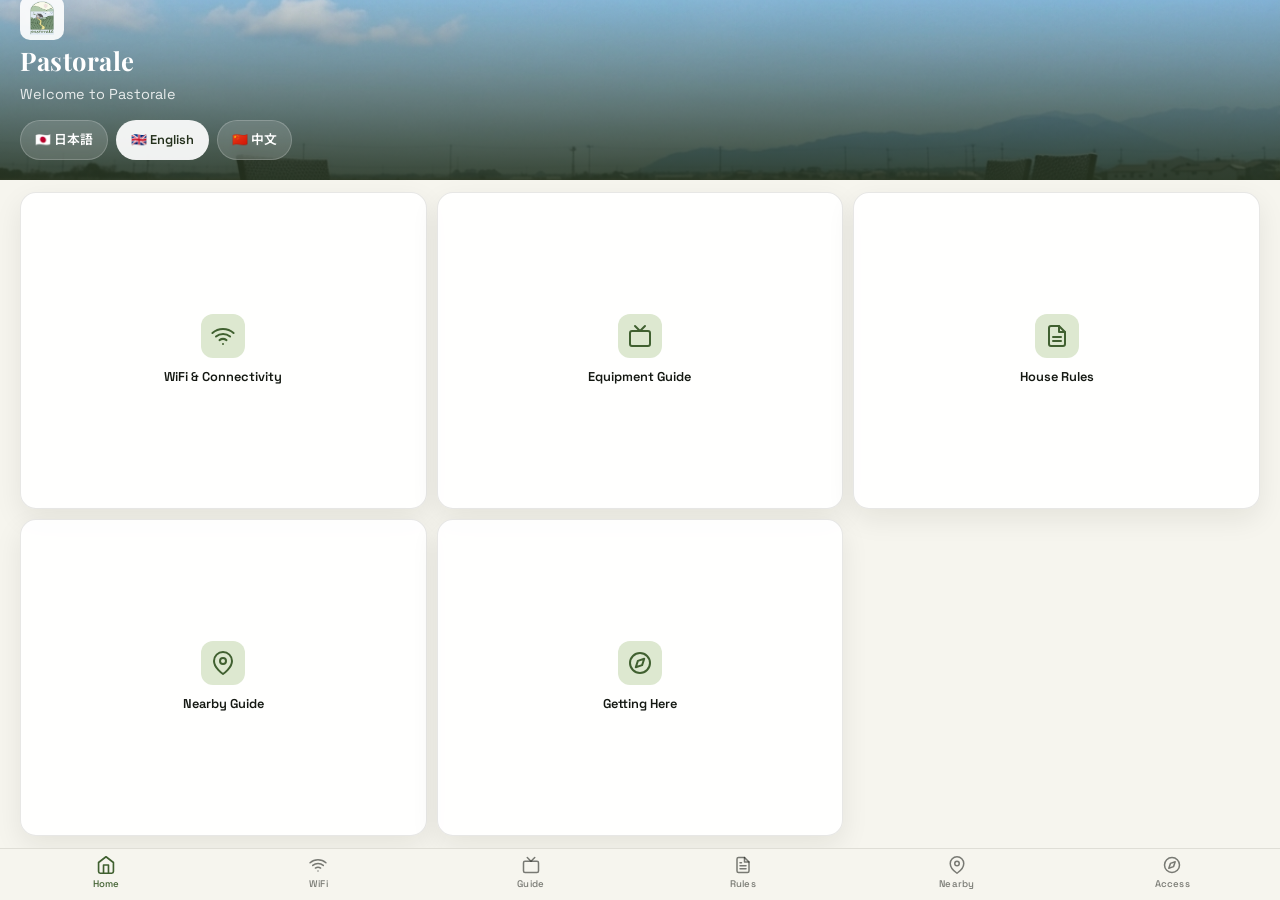
==== commit a2d706b2: "Use hero-bg.png for home hero image" ====
--- a/guide/index.html
+++ b/guide/index.html
@@ -57,7 +57,7 @@
 
     <!-- ====== ホーム ====== -->
     <section class="section active" id="home">
-      <div class="home-hero" style="background-image: url('../images/interior-evening.jpg')">
+      <div class="home-hero" style="background-image: url('../images/hero-bg.png')">
         <div class="home-hero__overlay">
           <img class="home-hero__logo" src="../images/%E3%83%AD%E3%82%B4%20(1).png" alt="Pastorale" width="80" height="80">
           <h1 class="home-hero__title">Pastorale</h1>
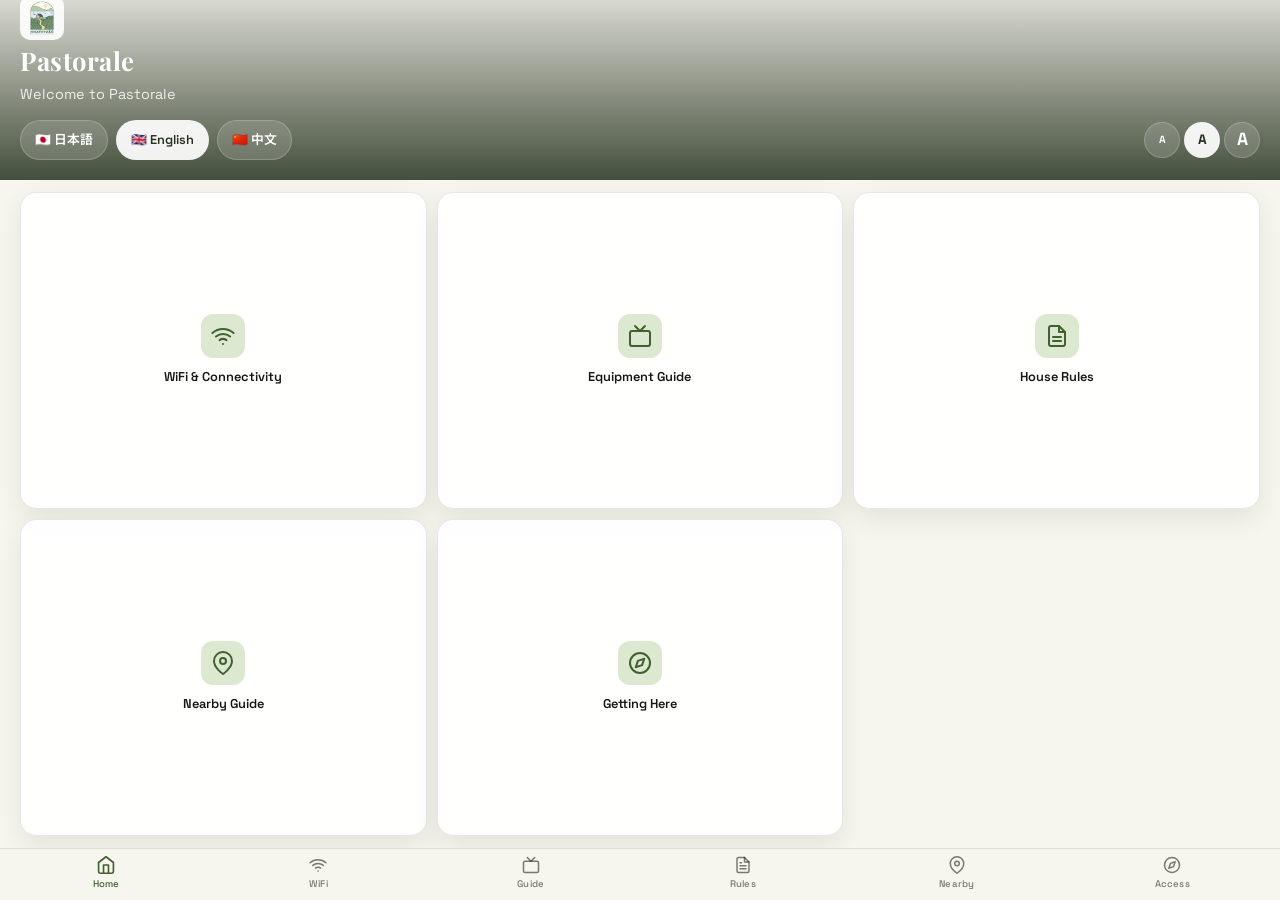
==== commit cbeda63b: "Add font size toggle buttons, use hero-guide.jpg" ====
--- a/guide/index.html
+++ b/guide/index.html
@@ -20,7 +20,7 @@
   <link rel="preconnect" href="https://fonts.googleapis.com">
   <link rel="preconnect" href="https://fonts.gstatic.com" crossorigin>
   <link href="https://fonts.googleapis.com/css2?family=Playfair+Display:wght@600;700&family=Space+Grotesk:wght@400;500;600;700&family=Noto+Sans+JP:wght@400;500;700&display=swap" rel="stylesheet">
-  <link rel="stylesheet" href="styles.css?v=9">
+  <link rel="stylesheet" href="styles.css">
 </head>
 
 <body>
@@ -57,7 +57,7 @@
 
     <!-- ====== ホーム ====== -->
     <section class="section active" id="home">
-      <div class="home-hero" style="background-image: url('../images/hero-bg.png')">
+      <div class="home-hero" style="background-image: url('../images/hero-guide.jpg')">
         <div class="home-hero__overlay">
           <img class="home-hero__logo" src="../images/%E3%83%AD%E3%82%B4%20(1).png" alt="Pastorale" width="80" height="80">
           <h1 class="home-hero__title">Pastorale</h1>
@@ -66,6 +66,11 @@
             <button class="lang-btn active" data-lang="ja">🇯🇵 日本語</button>
             <button class="lang-btn" data-lang="en">🇬🇧 English</button>
             <button class="lang-btn" data-lang="zh">🇨🇳 中文</button>
+            <div class="font-size-switch">
+              <button class="font-size-btn" data-size="small" aria-label="小さい文字">A</button>
+              <button class="font-size-btn active" data-size="medium" aria-label="標準文字">A</button>
+              <button class="font-size-btn" data-size="large" aria-label="大きい文字">A</button>
+            </div>
           </div>
         </div>
       </div>
@@ -478,6 +483,6 @@
 
   </main>
 
-  <script src="app.js?v=9"></script>
+  <script src="app.js"></script>
 </body>
 </html>
--- a/guide/styles.css
+++ b/guide/styles.css
@@ -201,9 +201,52 @@
 /* Language switch */
 .lang-switch {
   display: flex;
+  align-items: center;
   gap: 8px;
   margin-top: 8px;
 }
+
+.font-size-switch {
+  display: flex;
+  gap: 4px;
+  margin-left: auto;
+}
+
+.font-size-btn {
+  width: 36px;
+  height: 36px;
+  border-radius: 100px;
+  font-weight: 700;
+  background: rgba(255,255,255,0.15);
+  color: #fff;
+  backdrop-filter: blur(8px);
+  -webkit-backdrop-filter: blur(8px);
+  border: 1px solid rgba(255,255,255,0.2);
+  transition: background 0.2s, border-color 0.2s;
+  display: flex;
+  align-items: center;
+  justify-content: center;
+  line-height: 1;
+}
+
+.font-size-btn[data-size="small"] { font-size: 0.65rem; }
+.font-size-btn[data-size="medium"] { font-size: 0.85rem; }
+.font-size-btn[data-size="large"] { font-size: 1.1rem; }
+
+.font-size-btn.active {
+  background: rgba(255,255,255,0.92);
+  color: var(--brand-800);
+  border-color: transparent;
+}
+
+.font-size-btn:hover:not(.active) {
+  background: rgba(255,255,255,0.25);
+}
+
+/* Font size classes on body */
+body.font-small  { font-size: 14px; }
+body.font-medium { font-size: 16px; }
+body.font-large  { font-size: 18px; }
 
 .lang-btn {
   padding: 7px 14px;
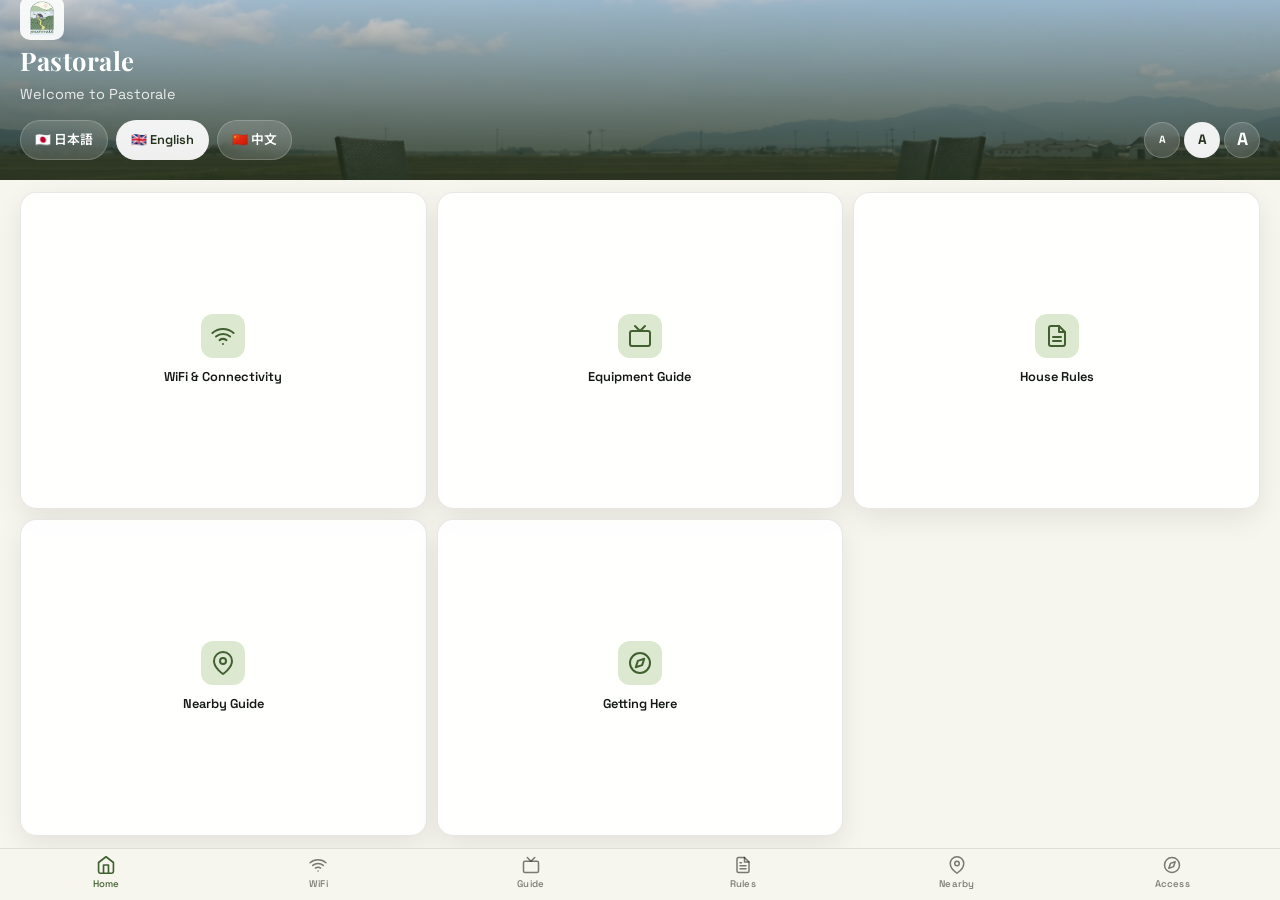
==== commit 915f6a83: "Switch SW to Network First, add cache-busting v13 to CSS/JS" ====
--- a/guide/index.html
+++ b/guide/index.html
@@ -20,7 +20,7 @@
   <link rel="preconnect" href="https://fonts.googleapis.com">
   <link rel="preconnect" href="https://fonts.gstatic.com" crossorigin>
   <link href="https://fonts.googleapis.com/css2?family=Playfair+Display:wght@600;700&family=Space+Grotesk:wght@400;500;600;700&family=Noto+Sans+JP:wght@400;500;700&display=swap" rel="stylesheet">
-  <link rel="stylesheet" href="styles.css">
+  <link rel="stylesheet" href="styles.css?v=13">
 </head>
 
 <body>
@@ -483,6 +483,6 @@
 
   </main>
 
-  <script src="app.js"></script>
+  <script src="app.js?v=13"></script>
 </body>
 </html>
